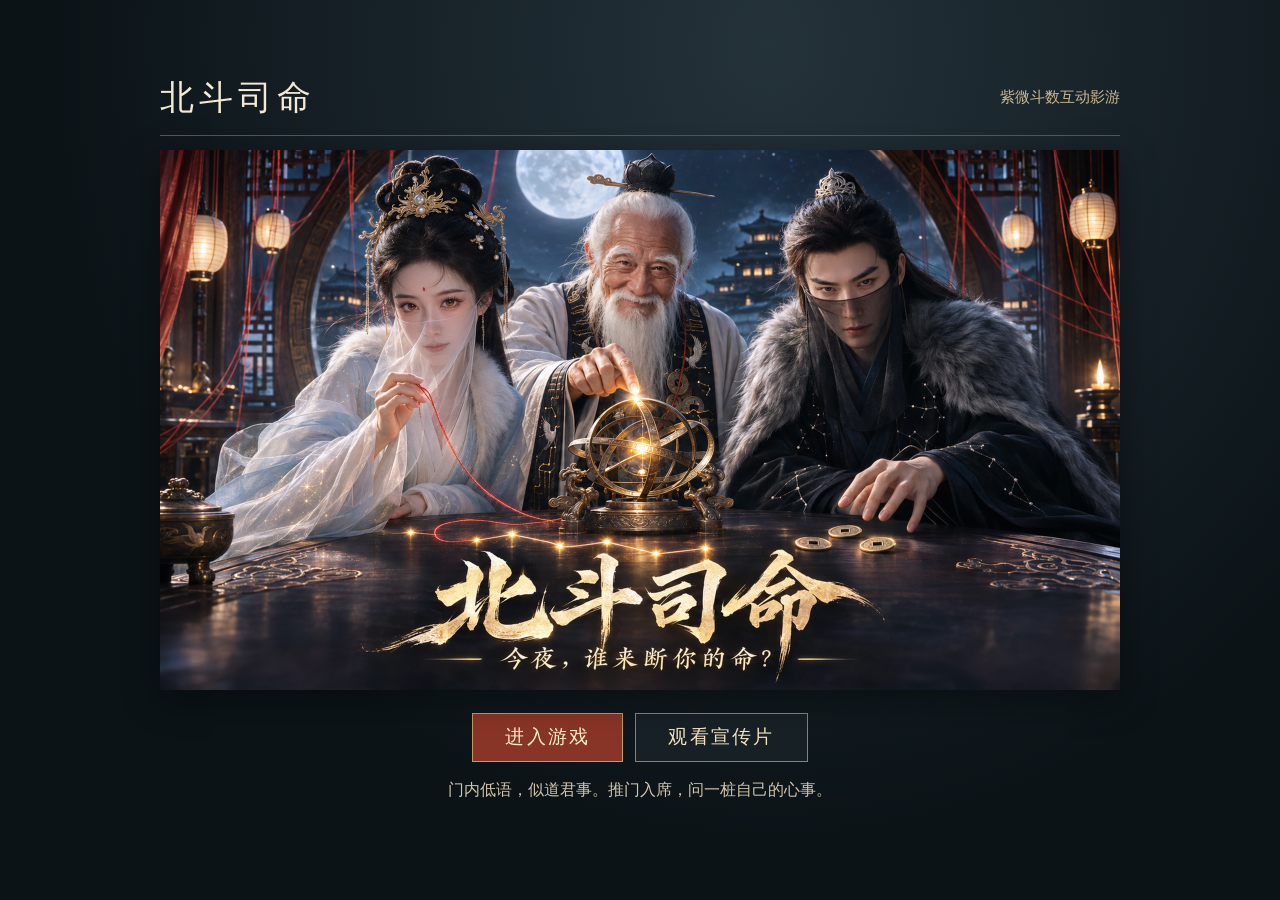
==== index.html @ 53f0d145 "发布北斗司命 V21 试玩与 V26 宣传片" ====
<!doctype html>
<html lang="zh-CN">
<head>
  <meta charset="utf-8">
  <meta name="viewport" content="width=device-width,initial-scale=1,viewport-fit=cover">
  <meta name="theme-color" content="#0b1317">
  <meta name="robots" content="noindex,nofollow">
  <title>北斗司命 · 试玩与宣传片</title>
  <style>
    *{box-sizing:border-box}
    :root{color-scheme:dark;font-family:"Songti SC","Noto Serif CJK SC",SimSun,serif;color:#f4e9d4;background:#0b1317}
    body{margin:0;min-height:100svh;display:grid;align-content:center;background:radial-gradient(ellipse at 60% 5%,#24323a,transparent 66%),#0b1317}
    main{width:min(100% - 32px,960px);margin:24px auto 32px}
    header{display:flex;align-items:center;justify-content:space-between;gap:12px;padding:0 0 14px;border-bottom:1px solid #615442}
    h1{font-size:clamp(22px,3vw,34px);font-weight:500;letter-spacing:.15em;margin:0}
    header span{color:#c9b995;font-size:15px}
    .stage{margin:14px 0 0;aspect-ratio:16/9;position:relative;background:#080d10;box-shadow:0 8px 34px #0006}
    img,video{display:block;width:100%;height:100%;object-fit:contain}
    [hidden]{display:none!important}
    .actions{display:flex;gap:12px;align-items:center;justify-content:center;margin:23px 0 12px}
    button,a{font:inherit}
    .actions a,.actions button{display:inline-flex;align-items:center;justify-content:center;min-height:49px;padding:8px 32px;border:1px solid #97805b;cursor:pointer;font-size:19px;letter-spacing:.12em;color:#f4e3bf;text-decoration:none;background:#162025}
    .actions .play{background:#883426;border-color:#c19b61;color:#fff0cc}
    .actions :is(button,a):hover{filter:brightness(1.18)}
    :focus-visible{outline:2px solid #f0c777;outline-offset:4px}
    p{text-align:center;color:#d4c5aa;font-size:16px;line-height:1.6;margin:15px 0}
    p a{color:#efcb91}
    @media(max-width:520px){main{width:calc(100% - 24px)}.actions>*{flex:1}.actions a,.actions button{padding:8px 12px;font-size:18px}header span{font-size:14px}}
  </style>
</head>
<body>
  <main>
    <header><h1>北斗司命</h1><span>紫微斗数互动影游</span></header>
    <div class="stage">
      <img id="cover" src="./hall.jpg" alt="瑶光、天枢、玉衡同坐案前">
      <video id="film" controls playsinline preload="none" poster="./poster.jpg" aria-label="《今夜，谁来断你的命》宣传片" hidden></video>
    </div>
    <div class="actions">
      <a class="play" href="./game/index.html?portrait=quiet-callout&amp;light=night&amp;fix=hall-idle">进入游戏</a>
      <button id="watch" type="button" aria-controls="film" aria-expanded="false">观看宣传片</button>
    </div>
    <p id="line">门内低语，似道君事。推门入席，问一桩自己的心事。</p>
    <p id="film-title" hidden>《今夜，谁来断你的命》 · 70 秒</p>
    <p id="alternate" hidden>也可在 <a href="https://www.bilibili.com/video/BV1p2yWzNEBF/" target="_blank" rel="noopener noreferrer">哔哩哔哩观看宣传片</a>。</p>
  </main>
  <script src="./pv/hls.light.min.js" defer></script>
  <script src="./watch.js" defer></script>
</body>
</html>
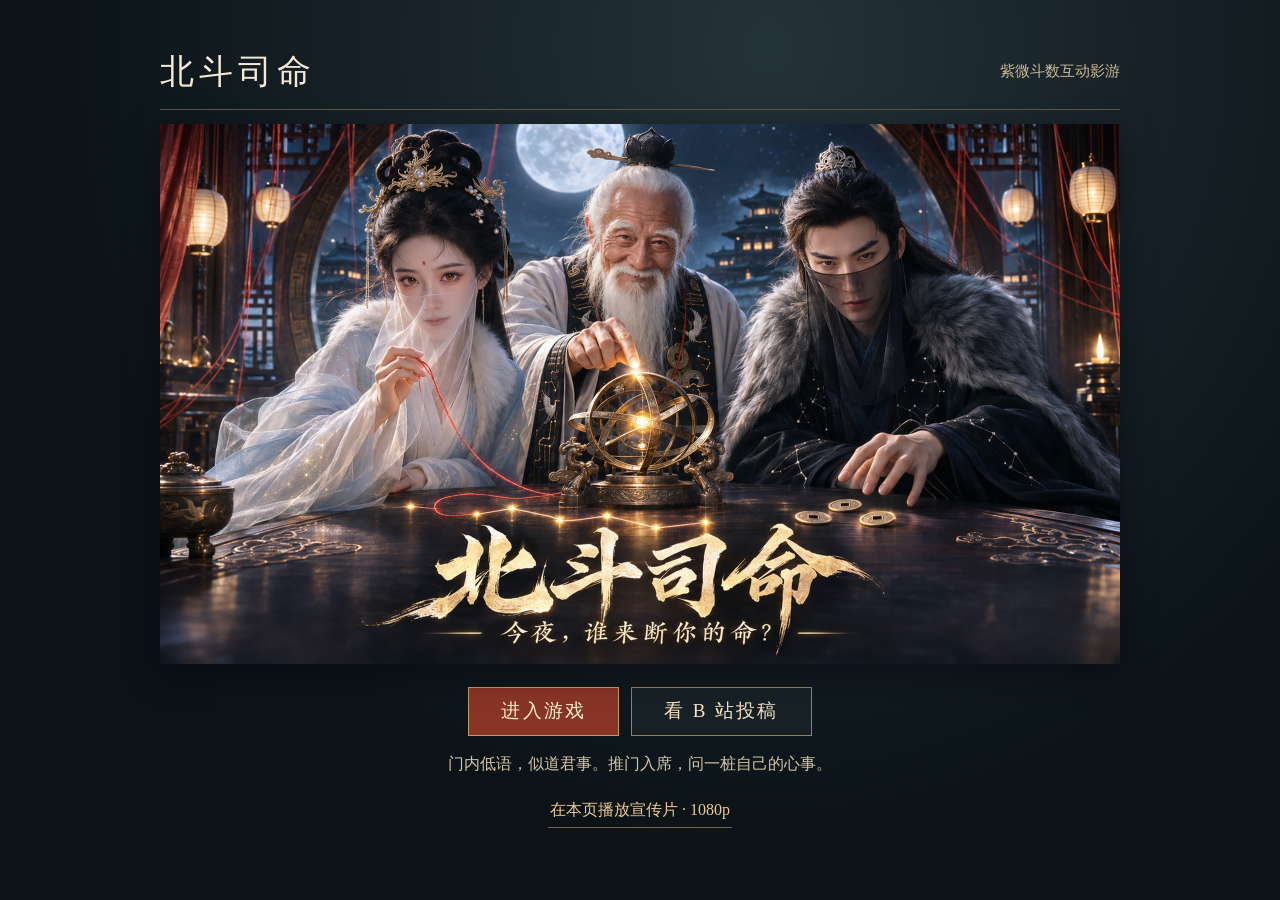
==== commit bd703612: "同步公网离线试玩的角色原声与 V26 审片入口" ====
--- a/index.html
+++ b/index.html
@@ -25,6 +25,7 @@
     :focus-visible{outline:2px solid #f0c777;outline-offset:4px}
     p{text-align:center;color:#d4c5aa;font-size:16px;line-height:1.6;margin:15px 0}
     p a{color:#efcb91}
+    #watch{border:0;border-bottom:1px solid #786749;padding:5px 2px;color:#efcb91;background:transparent;cursor:pointer}
     @media(max-width:520px){main{width:calc(100% - 24px)}.actions>*{flex:1}.actions a,.actions button{padding:8px 12px;font-size:18px}header span{font-size:14px}}
   </style>
 </head>
@@ -37,13 +38,14 @@
     </div>
     <div class="actions">
       <a class="play" href="./game/index.html?portrait=quiet-callout&amp;light=night&amp;fix=hall-idle">进入游戏</a>
-      <button id="watch" type="button" aria-controls="film" aria-expanded="false">观看宣传片</button>
+      <a href="https://www.bilibili.com/video/BV1p2yWzNEBF/" target="_blank" rel="noopener noreferrer">看 B 站投稿</a>
     </div>
     <p id="line">门内低语，似道君事。推门入席，问一桩自己的心事。</p>
-    <p id="film-title" hidden>《今夜，谁来断你的命》 · 70 秒</p>
+    <p id="film-title" hidden>《北斗司命》同一件心事，三位星君为何算出不同答案？</p>
+    <p><button id="watch" type="button" aria-controls="film" aria-expanded="false">在本页播放宣传片 · 1080p</button></p>
     <p id="alternate" hidden>也可在 <a href="https://www.bilibili.com/video/BV1p2yWzNEBF/" target="_blank" rel="noopener noreferrer">哔哩哔哩观看宣传片</a>。</p>
   </main>
   <script src="./pv/hls.light.min.js" defer></script>
-  <script src="./watch.js" defer></script>
+  <script src="./watch.js?v=2" defer></script>
 </body>
 </html>
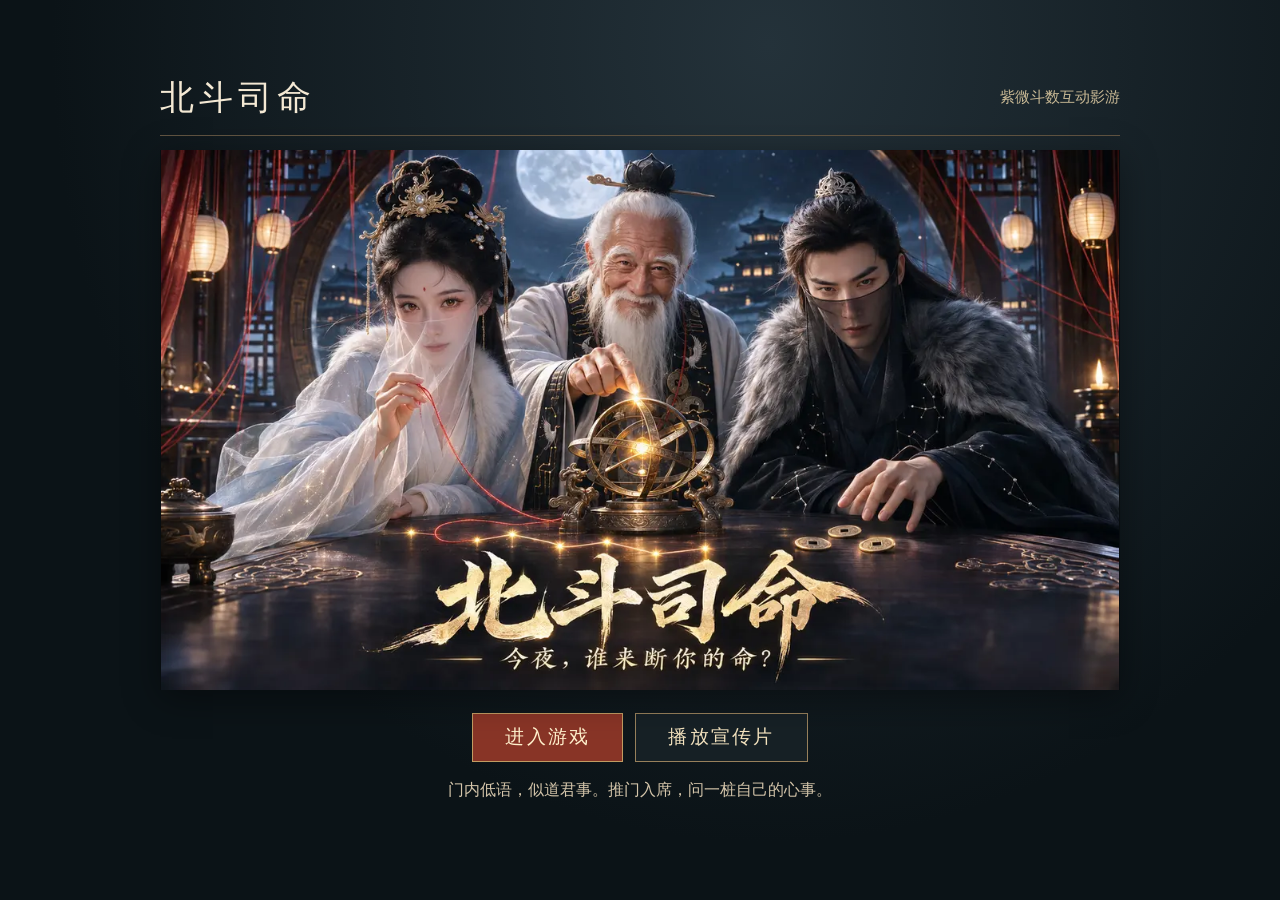
==== commit 8b91fd02: "公网分享页直接播放 V26，按移动网络切换清晰度" ====
--- a/index.html
+++ b/index.html
@@ -10,42 +10,129 @@
     *{box-sizing:border-box}
     :root{color-scheme:dark;font-family:"Songti SC","Noto Serif CJK SC",SimSun,serif;color:#f4e9d4;background:#0b1317}
     body{margin:0;min-height:100svh;display:grid;align-content:center;background:radial-gradient(ellipse at 60% 5%,#24323a,transparent 66%),#0b1317}
-    main{width:min(100% - 32px,960px);margin:24px auto 32px}
-    header{display:flex;align-items:center;justify-content:space-between;gap:12px;padding:0 0 14px;border-bottom:1px solid #615442}
+    main{width:min(calc(100% - 32px),960px);margin:24px auto 32px}
+    header{display:flex;align-items:center;justify-content:space-between;gap:12px;padding-bottom:14px;border-bottom:1px solid #615442}
     h1{font-size:clamp(22px,3vw,34px);font-weight:500;letter-spacing:.15em;margin:0}
     header span{color:#c9b995;font-size:15px}
-    .stage{margin:14px 0 0;aspect-ratio:16/9;position:relative;background:#080d10;box-shadow:0 8px 34px #0006}
-    img,video{display:block;width:100%;height:100%;object-fit:contain}
+    .stage{margin-top:14px;aspect-ratio:16/9;position:relative;background:#080d10;box-shadow:0 8px 34px #0006}
+    picture,img,video{display:block;width:100%;height:100%;object-fit:contain}
     [hidden]{display:none!important}
     .actions{display:flex;gap:12px;align-items:center;justify-content:center;margin:23px 0 12px}
-    button,a{font:inherit}
+    button,a,select{font:inherit}
     .actions a,.actions button{display:inline-flex;align-items:center;justify-content:center;min-height:49px;padding:8px 32px;border:1px solid #97805b;cursor:pointer;font-size:19px;letter-spacing:.12em;color:#f4e3bf;text-decoration:none;background:#162025}
     .actions .play{background:#883426;border-color:#c19b61;color:#fff0cc}
     .actions :is(button,a):hover{filter:brightness(1.18)}
     :focus-visible{outline:2px solid #f0c777;outline-offset:4px}
     p{text-align:center;color:#d4c5aa;font-size:16px;line-height:1.6;margin:15px 0}
-    p a{color:#efcb91}
-    #watch{border:0;border-bottom:1px solid #786749;padding:5px 2px;color:#efcb91;background:transparent;cursor:pointer}
-    @media(max-width:520px){main{width:calc(100% - 24px)}.actions>*{flex:1}.actions a,.actions button{padding:8px 12px;font-size:18px}header span{font-size:14px}}
+    .caption{display:flex;align-items:center;justify-content:space-between;flex-wrap:wrap;gap:8px;color:#d4c5aa;padding-top:10px}
+    .caption select,.status button{border:1px solid #76654b;background:#131d21;color:#f4e3bf;padding:5px 8px}
+    .status{font-size:14px}
+    @media(max-width:520px){main{width:calc(100% - 24px)}.actions>*{flex:1}.actions a,.actions button{padding:8px 10px;font-size:18px}header span,.caption{font-size:14px}}
   </style>
 </head>
 <body>
   <main>
     <header><h1>北斗司命</h1><span>紫微斗数互动影游</span></header>
     <div class="stage">
-      <img id="cover" src="./hall.jpg" alt="瑶光、天枢、玉衡同坐案前">
-      <video id="film" controls playsinline preload="none" poster="./poster.jpg" aria-label="《今夜，谁来断你的命》宣传片" hidden></video>
+      <picture id="cover"><source media="(max-width:600px)" srcset="./hall-640.webp"><img src="./hall-1200.webp" width="1200" height="675" alt="瑶光、天枢、玉衡同坐案前"></picture>
+      <video id="film" controls playsinline webkit-playsinline preload="none" aria-label="《今夜，谁来断你的命》宣传片" hidden></video>
+    </div>
+    <div id="details" class="caption" hidden>
+      <span>《今夜，谁来断你的命》 · 70 秒</span>
+      <label>画质 <select id="quality" aria-label="宣传片画质">
+        <option value="480">流畅 480p</option>
+        <option value="720" selected>标准 720p</option>
+        <option value="1080">高清 1080p</option>
+      </select></label>
     </div>
     <div class="actions">
       <a class="play" href="./game/index.html?portrait=quiet-callout&amp;light=night&amp;fix=hall-idle">进入游戏</a>
-      <a href="https://www.bilibili.com/video/BV1p2yWzNEBF/" target="_blank" rel="noopener noreferrer">看 B 站投稿</a>
+      <button id="watch" type="button" aria-controls="film" aria-expanded="false">播放宣传片</button>
     </div>
     <p id="line">门内低语，似道君事。推门入席，问一桩自己的心事。</p>
-    <p id="film-title" hidden>《北斗司命》同一件心事，三位星君为何算出不同答案？</p>
-    <p><button id="watch" type="button" aria-controls="film" aria-expanded="false">在本页播放宣传片 · 1080p</button></p>
-    <p id="alternate" hidden>也可在 <a href="https://www.bilibili.com/video/BV1p2yWzNEBF/" target="_blank" rel="noopener noreferrer">哔哩哔哩观看宣传片</a>。</p>
+    <p class="status" aria-live="polite"><span id="status"></span> <button type="button" id="retry" hidden>重试播放</button></p>
   </main>
-  <script src="./pv/hls.light.min.js" defer></script>
-  <script src="./watch.js?v=2" defer></script>
+  <script>
+    const film = document.querySelector('#film');
+    const watch = document.querySelector('#watch');
+    const quality = document.querySelector('#quality');
+    const status = document.querySelector('#status');
+    const retry = document.querySelector('#retry');
+    const connection = navigator.connection;
+    const slowNetwork = connection && (connection.saveData || /^(slow-2g|2g|3g)$/.test(connection.effectiveType) || (connection.downlink > 0 && connection.downlink < 2));
+    if (slowNetwork) quality.value = '480';
+    let manual = false;
+    let stallTimer;
+    let requestedAt = 0;
+    let sourceVersion = 0;
+    let mayPlay = false;
+
+    function settle() { clearTimeout(stallTimer); status.textContent = ''; retry.hidden = true; }
+    function play() {
+      const version = sourceVersion;
+      film.play().catch(error => {
+        if (version !== sourceVersion || film.hidden || error.name === 'AbortError') return;
+        if (error.name === 'NotAllowedError') {
+          clearTimeout(stallTimer);
+          status.textContent = '轻点画面上的播放键。';
+        }
+      });
+    }
+    function loadQuality(value, keepTime, resume) {
+      clearTimeout(stallTimer);
+      sourceVersion++;
+      requestedAt = keepTime;
+      quality.value = value;
+      retry.hidden = true;
+      mayPlay = resume;
+      film.src = './pv/v26-' + value + '.mp4';
+      film.preload = 'metadata';
+      film.load();
+      if (resume) { play(); waiting(); }
+    }
+    function waiting() {
+      if (film.hidden || !mayPlay || retry.hidden === false) return;
+      clearTimeout(stallTimer);
+      status.textContent = '正在缓冲…';
+      const version = sourceVersion;
+      stallTimer = setTimeout(() => {
+        if (version !== sourceVersion || film.hidden || film.ended || film.readyState >= 3) return;
+        if (!manual && quality.value !== '480') loadQuality('480', film.currentTime || requestedAt, true);
+        else { status.textContent = '连接较慢，可继续等待或重试。'; retry.hidden = false; }
+      }, 5500);
+    }
+    film.addEventListener('loadedmetadata', () => {
+      if (requestedAt > 0 && Number.isFinite(film.duration)) film.currentTime = Math.min(requestedAt, film.duration);
+      requestedAt = 0;
+    });
+    film.addEventListener('playing', () => { mayPlay = true; settle(); });
+    film.addEventListener('waiting', waiting);
+    film.addEventListener('pause', () => { if (film.readyState >= 2 && !film.seeking) { mayPlay = false; settle(); } });
+    film.addEventListener('play', () => { mayPlay = true; });
+    film.addEventListener('error', () => {
+      if (film.hidden || !film.error) return;
+      if (!manual && quality.value !== '480') { loadQuality('480', film.currentTime || requestedAt, mayPlay); return; }
+      clearTimeout(stallTimer);
+      status.textContent = '影片暂时未能载入。'; retry.hidden = false;
+    });
+    quality.addEventListener('change', () => {
+      manual = true;
+      loadQuality(quality.value, film.currentTime || requestedAt, !film.paused || mayPlay);
+    });
+    retry.addEventListener('click', () => loadQuality(quality.value, film.currentTime || requestedAt, true));
+    watch.addEventListener('click', () => {
+      const opening = film.hidden;
+      film.hidden = !opening;
+      document.querySelector('#details').hidden = !opening;
+      document.querySelector('#cover').hidden = opening;
+      document.querySelector('#line').hidden = opening;
+      watch.setAttribute('aria-expanded', String(opening));
+      watch.textContent = opening ? '收起宣传片' : '播放宣传片';
+      if (opening) {
+        if (!film.hasAttribute('src') || film.error) loadQuality(quality.value, film.currentTime || 0, true);
+        else play();
+      } else { mayPlay = false; film.pause(); settle(); }
+    });
+  </script>
 </body>
 </html>
